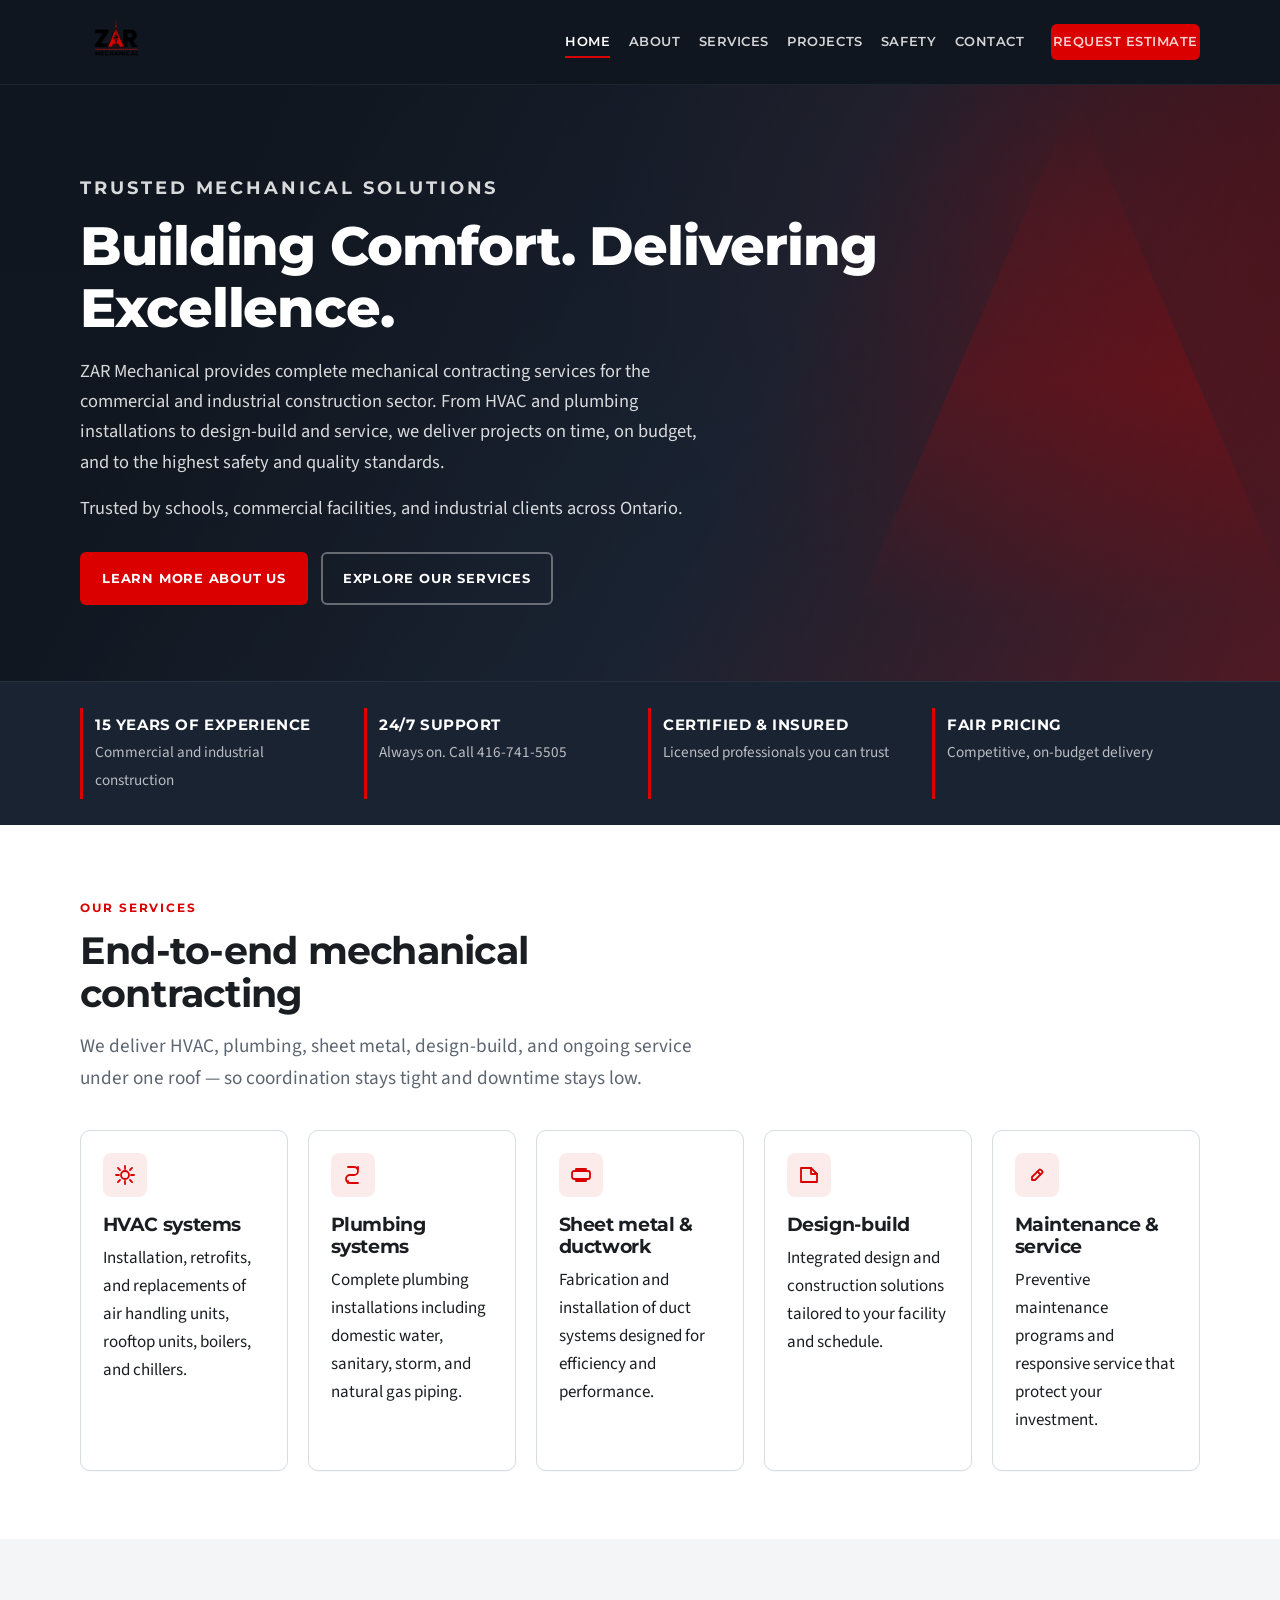
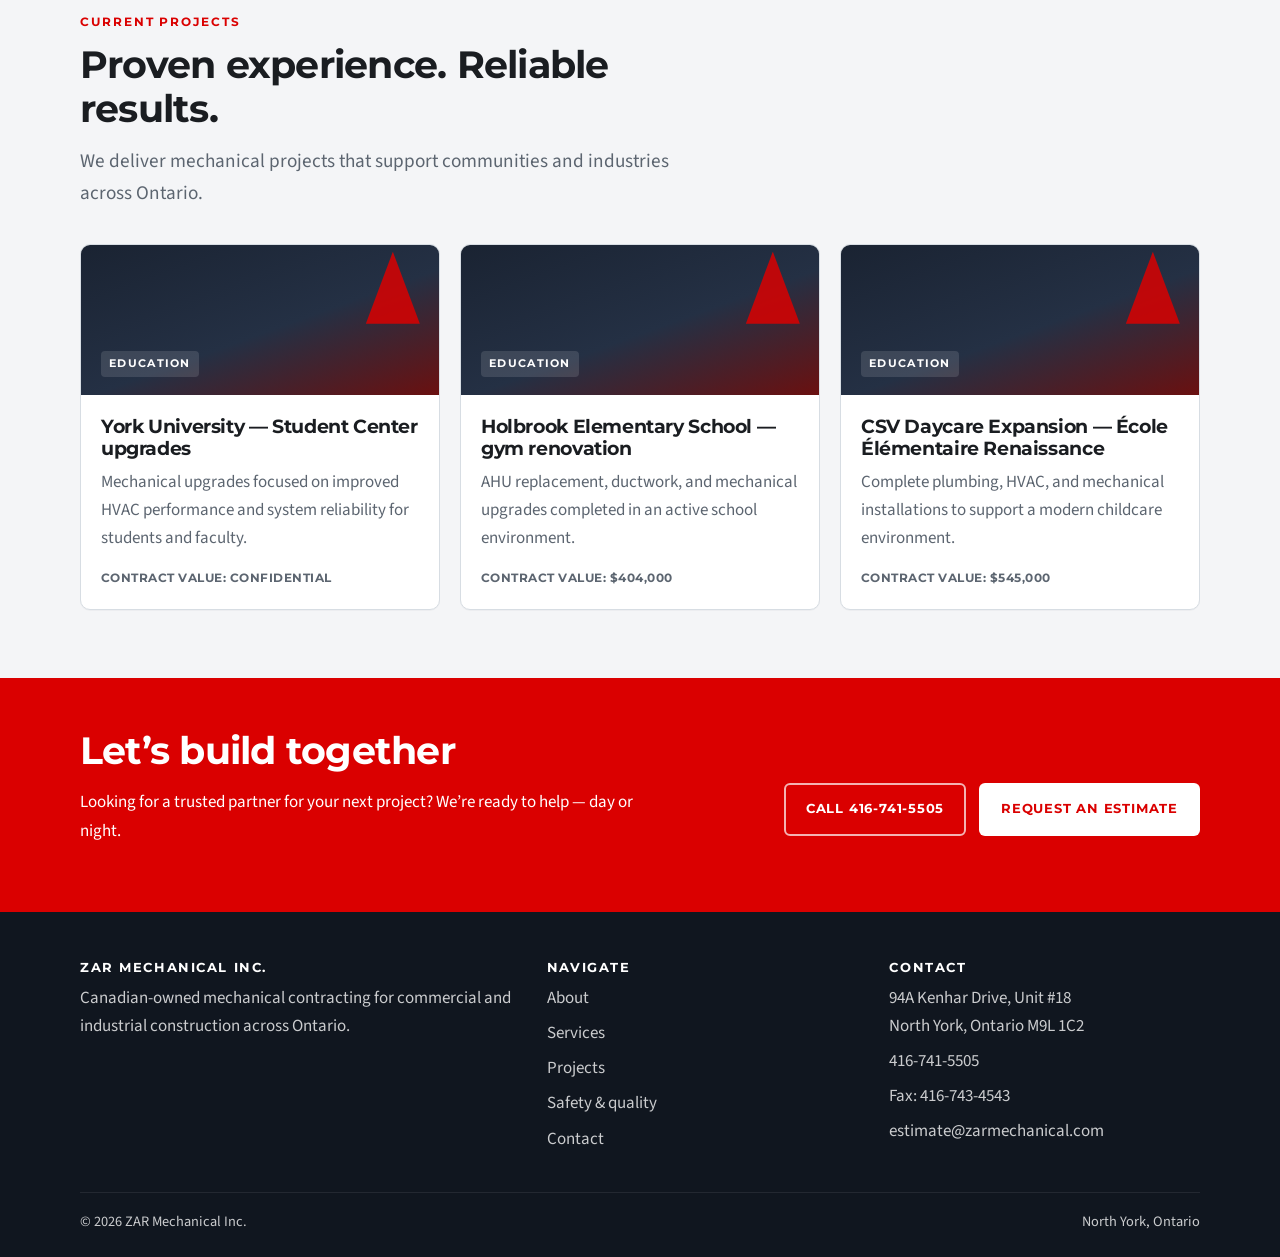
==== index.html @ 7025118e "Add ZAR Mechanical static marketing site Replace the empty repo with a six-page HTML/CSS/JS site usi" ====
<!DOCTYPE html>
<html lang="en">
<head>
  <meta charset="utf-8">
  <meta name="viewport" content="width=device-width, initial-scale=1">
  <title>ZAR Mechanical | Building Comfort. Delivering Excellence.</title>
  <meta name="description" content="ZAR Mechanical provides complete mechanical contracting for commercial and industrial construction across Ontario — HVAC, plumbing, design-build, and 24/7 service.">
  <link rel="canonical" href="https://zarmechanical.com/">
  <meta property="og:title" content="ZAR Mechanical | Building Comfort. Delivering Excellence.">
  <meta property="og:description" content="Complete mechanical contracting for commercial and industrial construction across Ontario.">
  <meta property="og:type" content="website">
  <meta property="og:url" content="https://zarmechanical.com/">
  <meta property="og:image" content="assets/logo-2x.png">
  <link rel="icon" href="assets/favicon.png" type="image/png">
  <link rel="apple-touch-icon" href="assets/favicon.png">
  <link rel="preconnect" href="https://fonts.googleapis.com">
  <link rel="preconnect" href="https://fonts.gstatic.com" crossorigin>
  <link href="https://fonts.googleapis.com/css2?family=Montserrat:wght@600;700;800&family=Source+Sans+3:wght@400;600;700&display=swap" rel="stylesheet">
  <link rel="stylesheet" href="css/styles.css">
  <script type="application/ld+json">
    {
      "@context": "https://schema.org",
      "@type": "HVACBusiness",
      "name": "ZAR Mechanical Inc.",
      "url": "https://zarmechanical.com/",
      "telephone": "+1-416-741-5505",
      "email": "estimate@zarmechanical.com",
      "address": {
        "@type": "PostalAddress",
        "streetAddress": "94A Kenhar Drive, Unit #18",
        "addressLocality": "North York",
        "addressRegion": "ON",
        "postalCode": "M9L 1C2",
        "addressCountry": "CA"
      },
      "areaServed": "Ontario"
    }
  </script>
</head>
<body>
  <a class="skip-link" href="#main">Skip to content</a>
  <header class="site-header">
    <div class="wrap header-inner">
      <a class="brand" href="index.html">
        <img src="assets/logo.png" srcset="assets/logo.png 328w, assets/logo-2x.png 492w" sizes="58px" width="70" height="58" alt="ZAR Mechanical">
      </a>
      <button class="nav-toggle" type="button" aria-expanded="false" aria-controls="site-nav" aria-label="Open menu"><span></span></button>
      <nav id="site-nav" class="site-nav" aria-label="Primary">
        <a href="index.html" aria-current="page">Home</a>
        <a href="about.html">About</a>
        <a href="services.html">Services</a>
        <a href="projects.html">Projects</a>
        <a href="safety.html">Safety</a>
        <a href="contact.html">Contact</a>
        <a class="btn btn-primary header-cta" href="contact.html">Request Estimate</a>
      </nav>
    </div>
  </header>

  <main id="main">
    <section class="hero">
      <div class="wrap">
        <p class="eyebrow">Trusted mechanical solutions</p>
        <h1>Building Comfort. Delivering Excellence.</h1>
        <p>ZAR Mechanical provides complete mechanical contracting services for the commercial and industrial construction sector. From HVAC and plumbing installations to design-build and service, we deliver projects on time, on budget, and to the highest safety and quality standards.</p>
        <p>Trusted by schools, commercial facilities, and industrial clients across Ontario.</p>
        <div class="hero-actions">
          <a class="btn btn-primary" href="about.html">Learn more about us</a>
          <a class="btn btn-ghost" href="services.html">Explore our services</a>
        </div>
      </div>
    </section>

    <section class="trust-bar" aria-label="Why ZAR Mechanical">
      <div class="wrap trust-grid">
        <div class="trust-item">
          <strong>15 years of experience</strong>
          <span>Commercial and industrial construction</span>
        </div>
        <div class="trust-item">
          <strong>24/7 support</strong>
          <span>Always on. Call 416-741-5505</span>
        </div>
        <div class="trust-item">
          <strong>Certified &amp; insured</strong>
          <span>Licensed professionals you can trust</span>
        </div>
        <div class="trust-item">
          <strong>Fair pricing</strong>
          <span>Competitive, on-budget delivery</span>
        </div>
      </div>
    </section>

    <section class="section">
      <div class="wrap">
        <div class="section-head">
          <p class="eyebrow">Our services</p>
          <h2>End-to-end mechanical contracting</h2>
          <p class="lead">We deliver HVAC, plumbing, sheet metal, design-build, and ongoing service under one roof — so coordination stays tight and downtime stays low.</p>
        </div>
        <div class="grid-5">
          <article class="card">
            <div class="icon-mark" aria-hidden="true">
              <svg viewBox="0 0 24 24"><path d="M12 3v3M12 18v3M4.9 4.9l2.1 2.1M17 17l2.1 2.1M3 12h3M18 12h3M4.9 19.1l2.1-2.1M17 7l2.1-2.1"/><circle cx="12" cy="12" r="4"/></svg>
            </div>
            <h3>HVAC systems</h3>
            <p>Installation, retrofits, and replacements of air handling units, rooftop units, boilers, and chillers.</p>
          </article>
          <article class="card">
            <div class="icon-mark" aria-hidden="true">
              <svg viewBox="0 0 24 24"><path d="M7 4h6a4 4 0 0 1 0 8H9a4 4 0 0 0 0 8h8"/><path d="M17 4v2M7 20v-2"/></svg>
            </div>
            <h3>Plumbing systems</h3>
            <p>Complete plumbing installations including domestic water, sanitary, storm, and natural gas piping.</p>
          </article>
          <article class="card">
            <div class="icon-mark" aria-hidden="true">
              <svg viewBox="0 0 24 24"><rect x="3" y="8" width="18" height="8" rx="2"/><path d="M7 8V6h10v2M7 16v2h10v-2"/></svg>
            </div>
            <h3>Sheet metal &amp; ductwork</h3>
            <p>Fabrication and installation of duct systems designed for efficiency and performance.</p>
          </article>
          <article class="card">
            <div class="icon-mark" aria-hidden="true">
              <svg viewBox="0 0 24 24"><path d="M4 19V5h10l6 6v8H4z"/><path d="M14 5v6h6"/></svg>
            </div>
            <h3>Design-build</h3>
            <p>Integrated design and construction solutions tailored to your facility and schedule.</p>
          </article>
          <article class="card">
            <div class="icon-mark" aria-hidden="true">
              <svg viewBox="0 0 24 24"><path d="M14.7 6.3a4 4 0 0 1 3 3L10 17H7v-3l7.7-7.7z"/><path d="M12.5 8.5l3 3"/></svg>
            </div>
            <h3>Maintenance &amp; service</h3>
            <p>Preventive maintenance programs and responsive service that protect your investment.</p>
          </article>
        </div>
      </div>
    </section>

    <section class="section section-muted">
      <div class="wrap">
        <div class="section-head">
          <p class="eyebrow">Current projects</p>
          <h2>Proven experience. Reliable results.</h2>
          <p class="lead">We deliver mechanical projects that support communities and industries across Ontario.</p>
        </div>
        <div class="grid-3">
          <article class="card project-card">
            <div class="project-media"><span class="tag">Education</span></div>
            <div class="project-body">
              <h3>York University — Student Center upgrades</h3>
              <p>Mechanical upgrades focused on improved HVAC performance and system reliability for students and faculty.</p>
              <p class="meta">Contract value: confidential</p>
            </div>
          </article>
          <article class="card project-card">
            <div class="project-media"><span class="tag">Education</span></div>
            <div class="project-body">
              <h3>Holbrook Elementary School — gym renovation</h3>
              <p>AHU replacement, ductwork, and mechanical upgrades completed in an active school environment.</p>
              <p class="meta">Contract value: $404,000</p>
            </div>
          </article>
          <article class="card project-card">
            <div class="project-media"><span class="tag">Education</span></div>
            <div class="project-body">
              <h3>CSV Daycare Expansion — École Élémentaire Renaissance</h3>
              <p>Complete plumbing, HVAC, and mechanical installations to support a modern childcare environment.</p>
              <p class="meta">Contract value: $545,000</p>
            </div>
          </article>
        </div>
      </div>
    </section>

    <section class="cta-band">
      <div class="wrap cta-row">
        <div>
          <h2>Let’s build together</h2>
          <p>Looking for a trusted partner for your next project? We’re ready to help — day or night.</p>
        </div>
        <div class="hero-actions">
          <a class="btn btn-ghost" href="tel:+14167415505">Call 416-741-5505</a>
          <a class="btn btn-light" href="contact.html">Request an estimate</a>
        </div>
      </div>
    </section>
  </main>

  <footer class="site-footer">
    <div class="wrap">
      <div class="footer-grid">
        <div>
          <h3>ZAR Mechanical Inc.</h3>
          <p>Canadian-owned mechanical contracting for commercial and industrial construction across Ontario.</p>
        </div>
        <div>
          <h3>Navigate</h3>
          <ul class="footer-links">
            <li><a href="about.html">About</a></li>
            <li><a href="services.html">Services</a></li>
            <li><a href="projects.html">Projects</a></li>
            <li><a href="safety.html">Safety &amp; quality</a></li>
            <li><a href="contact.html">Contact</a></li>
          </ul>
        </div>
        <div>
          <h3>Contact</h3>
          <ul class="footer-contact">
            <li>94A Kenhar Drive, Unit #18<br>North York, Ontario M9L 1C2</li>
            <li><a href="tel:+14167415505">416-741-5505</a></li>
            <li>Fax: 416-743-4543</li>
            <li><a href="mailto:estimate@zarmechanical.com">estimate@zarmechanical.com</a></li>
          </ul>
        </div>
      </div>
      <div class="legal">
        <span>&copy; <span data-year></span> ZAR Mechanical Inc.</span>
        <span>North York, Ontario</span>
      </div>
    </div>
  </footer>
  <script src="js/main.js"></script>
  <script>document.querySelectorAll("[data-year]").forEach(function (el) { el.textContent = new Date().getFullYear(); });</script>
</body>
</html>
---- css/styles.css ----
:root {
  --navy: #1a2332;
  --navy-deep: #10161f;
  --navy-mid: #243044;
  --red: #da0000;
  --red-hover: #b80000;
  --steel: #2e6b8a;
  --steel-soft: #3d7fa0;
  --ink: #1a1d21;
  --muted: #5c6570;
  --line: #d7dde3;
  --paper: #f4f5f7;
  --white: #ffffff;
  --shadow: 0 12px 40px rgba(16, 22, 31, 0.12);
  --radius: 10px;
  --header-h: 84px;
  --max: 1120px;
  --font-display: "Montserrat", system-ui, sans-serif;
  --font-body: "Source Sans 3", "Source Sans Pro", system-ui, sans-serif;
}

*,
*::before,
*::after {
  box-sizing: border-box;
}

html {
  scroll-behavior: smooth;
}

body {
  margin: 0;
  color: var(--ink);
  background: var(--white);
  font-family: var(--font-body);
  font-size: 1.0625rem;
  line-height: 1.65;
}

img {
  max-width: 100%;
  height: auto;
  display: block;
}

a {
  color: var(--steel);
  text-decoration-thickness: 1px;
  text-underline-offset: 0.18em;
}

a:hover {
  color: var(--red);
}

:focus-visible {
  outline: 3px solid var(--red);
  outline-offset: 3px;
}

.skip-link {
  position: absolute;
  left: 1rem;
  top: -4rem;
  z-index: 1000;
  background: var(--red);
  color: var(--white);
  padding: 0.6rem 1rem;
  font-weight: 700;
}

.skip-link:focus {
  top: 1rem;
  color: var(--white);
}

.wrap {
  width: min(var(--max), calc(100% - 2.5rem));
  margin-inline: auto;
}

.eyebrow {
  display: inline-block;
  margin: 0 0 0.7rem;
  color: var(--red);
  font-family: var(--font-display);
  font-size: 0.75rem;
  font-weight: 700;
  letter-spacing: 0.16em;
  text-transform: uppercase;
}

h1,
h2,
h3,
.site-logo-text {
  font-family: var(--font-display);
  line-height: 1.15;
  letter-spacing: -0.02em;
}

h1 {
  margin: 0 0 1rem;
  font-size: clamp(2.1rem, 4.4vw, 3.4rem);
  font-weight: 800;
}

h2 {
  margin: 0 0 1rem;
  font-size: clamp(1.7rem, 3vw, 2.35rem);
  font-weight: 700;
}

h3 {
  margin: 0 0 0.55rem;
  font-size: 1.2rem;
  font-weight: 700;
}

p {
  margin: 0 0 1rem;
}

.lead {
  font-size: 1.2rem;
  color: var(--muted);
  max-width: 42rem;
}

/* Header */
.site-header {
  position: sticky;
  top: 0;
  z-index: 50;
  background: var(--navy-deep);
  border-bottom: 1px solid rgba(255, 255, 255, 0.06);
}

.header-inner {
  display: flex;
  align-items: center;
  justify-content: space-between;
  min-height: var(--header-h);
  gap: 1.25rem;
}

.brand {
  display: flex;
  align-items: center;
  gap: 0.7rem;
  color: var(--white);
  text-decoration: none;
  flex-shrink: 0;
}

.brand:hover {
  color: var(--white);
}

.brand img {
  height: 58px;
  width: auto;
}

.brand-name {
  display: none;
  font-family: var(--font-display);
  font-weight: 800;
  font-size: 0.95rem;
  letter-spacing: 0.04em;
  line-height: 1.2;
}

.brand-name span {
  display: block;
  font-size: 0.68rem;
  font-weight: 600;
  letter-spacing: 0.18em;
  color: rgba(255, 255, 255, 0.62);
}

.nav-toggle {
  display: none;
  width: 44px;
  height: 44px;
  border: 1px solid rgba(255, 255, 255, 0.18);
  background: transparent;
  color: var(--white);
  border-radius: 8px;
  cursor: pointer;
  padding: 0;
}

.nav-toggle span,
.nav-toggle span::before,
.nav-toggle span::after {
  display: block;
  width: 18px;
  height: 2px;
  background: currentColor;
  position: relative;
  margin: 0 auto;
}

.nav-toggle span::before,
.nav-toggle span::after {
  content: "";
  position: absolute;
  left: 0;
}

.nav-toggle span::before {
  top: -6px;
}

.nav-toggle span::after {
  top: 6px;
}

.site-nav {
  display: flex;
  align-items: center;
  gap: 0.35rem 1.15rem;
}

.site-nav a {
  color: rgba(255, 255, 255, 0.82);
  text-decoration: none;
  font-family: var(--font-display);
  font-size: 0.82rem;
  font-weight: 600;
  letter-spacing: 0.04em;
  text-transform: uppercase;
  padding: 0.35rem 0;
}

.site-nav a:hover,
.site-nav a[aria-current="page"] {
  color: var(--white);
}

.site-nav a[aria-current="page"] {
  box-shadow: inset 0 -2px 0 var(--red);
}

.btn {
  display: inline-flex;
  align-items: center;
  justify-content: center;
  gap: 0.45rem;
  padding: 0.85rem 1.25rem;
  border-radius: 6px;
  border: 2px solid transparent;
  font-family: var(--font-display);
  font-size: 0.82rem;
  font-weight: 700;
  letter-spacing: 0.06em;
  text-transform: uppercase;
  text-decoration: none;
  cursor: pointer;
  transition: background 0.15s ease, color 0.15s ease, border-color 0.15s ease;
}

.btn-primary {
  background: var(--red);
  color: var(--white);
}

.btn-primary:hover {
  background: var(--red-hover);
  color: var(--white);
}

.btn-ghost {
  background: transparent;
  color: var(--white);
  border-color: rgba(255, 255, 255, 0.35);
}

.btn-ghost:hover {
  border-color: var(--white);
  color: var(--white);
}

.btn-outline {
  background: transparent;
  color: var(--navy);
  border-color: var(--navy);
}

.btn-outline:hover {
  background: var(--navy);
  color: var(--white);
}

.header-cta {
  margin-left: 0.5rem;
  padding: 0.7rem 1rem;
}

/* Hero */
.hero {
  position: relative;
  overflow: hidden;
  background:
    linear-gradient(115deg, rgba(16, 22, 31, 0.92) 18%, rgba(26, 35, 50, 0.78) 58%, rgba(218, 0, 0, 0.28) 100%),
    radial-gradient(circle at 80% 20%, rgba(218, 0, 0, 0.35), transparent 38%),
    linear-gradient(180deg, var(--navy-deep), var(--navy));
  color: var(--white);
  padding: 5.5rem 0 4.75rem;
}

.hero::after {
  content: "";
  position: absolute;
  right: -8%;
  bottom: -22%;
  width: 48%;
  height: 120%;
  background: linear-gradient(180deg, transparent 0%, rgba(218, 0, 0, 0.16) 40%, transparent 72%);
  clip-path: polygon(50% 0, 100% 100%, 0 100%);
  pointer-events: none;
}

.hero .wrap {
  position: relative;
  z-index: 1;
}

.hero p {
  max-width: 40rem;
  color: rgba(255, 255, 255, 0.84);
  font-size: 1.15rem;
}

.hero-actions {
  display: flex;
  flex-wrap: wrap;
  gap: 0.8rem;
  margin-top: 1.8rem;
}

.trust-bar {
  background: var(--navy);
  color: var(--white);
  border-top: 1px solid rgba(255, 255, 255, 0.06);
}

.trust-grid {
  display: grid;
  grid-template-columns: repeat(4, 1fr);
  gap: 1rem;
  padding: 1.6rem 0;
}

.trust-item {
  padding: 0.35rem 0.75rem;
  border-left: 3px solid var(--red);
}

.trust-item strong {
  display: block;
  font-family: var(--font-display);
  font-size: 0.92rem;
  letter-spacing: 0.04em;
  text-transform: uppercase;
}

.trust-item span {
  color: rgba(255, 255, 255, 0.7);
  font-size: 0.95rem;
}

/* Page sections */
.page-hero {
  background: var(--navy);
  color: var(--white);
  padding: 3.4rem 0 2.8rem;
  position: relative;
  overflow: hidden;
}

.page-hero::after {
  content: "";
  position: absolute;
  right: 8%;
  top: -20%;
  width: 180px;
  height: 180px;
  background: var(--red);
  opacity: 0.18;
  clip-path: polygon(50% 0, 100% 100%, 0 100%);
}

.page-hero p {
  margin: 0;
  max-width: 40rem;
  color: rgba(255, 255, 255, 0.8);
}

.section {
  padding: 4.25rem 0;
}

.section-muted {
  background: var(--paper);
}

.section-head {
  max-width: 40rem;
  margin-bottom: 2.2rem;
}

.grid-2,
.grid-3,
.grid-5 {
  display: grid;
  gap: 1.25rem;
}

.grid-2 {
  grid-template-columns: repeat(2, 1fr);
}

.grid-3 {
  grid-template-columns: repeat(3, 1fr);
}

.grid-5 {
  grid-template-columns: repeat(5, minmax(0, 1fr));
}

.btn-light {
  background: var(--white);
  color: var(--red);
}

.btn-light:hover {
  background: #fff4f4;
  color: var(--red-hover);
}

.card {
  background: var(--white);
  border: 1px solid var(--line);
  border-radius: var(--radius);
  padding: 1.4rem 1.35rem 1.25rem;
  box-shadow: 0 1px 0 rgba(16, 22, 31, 0.03);
  height: 100%;
}

.card:hover {
  border-color: #c5ced6;
  box-shadow: var(--shadow);
}

.icon-mark {
  width: 44px;
  height: 44px;
  display: grid;
  place-items: center;
  margin-bottom: 1rem;
  background: rgba(218, 0, 0, 0.08);
  color: var(--red);
  border-radius: 8px;
}

.icon-mark svg {
  width: 24px;
  height: 24px;
  fill: none;
  stroke: currentColor;
  stroke-width: 1.8;
  stroke-linecap: round;
  stroke-linejoin: round;
}

.value-card {
  background: var(--navy);
  color: var(--white);
  border: 0;
}

.value-card .eyebrow {
  color: #ff8d8d;
}

.value-card p {
  color: rgba(255, 255, 255, 0.78);
  margin: 0;
}

.project-card {
  overflow: hidden;
  padding: 0;
  display: flex;
  flex-direction: column;
}

.project-media {
  min-height: 150px;
  background:
    linear-gradient(160deg, var(--navy) 0%, var(--navy-mid) 55%, #6a1010 100%);
  color: var(--white);
  padding: 1.15rem 1.25rem;
  display: flex;
  flex-direction: column;
  justify-content: flex-end;
  position: relative;
}

.project-media::after {
  content: "";
  position: absolute;
  right: 1.2rem;
  top: 0.4rem;
  width: 54px;
  height: 72px;
  background: var(--red);
  clip-path: polygon(50% 0, 100% 100%, 0 100%);
  opacity: 0.85;
}

.project-media .tag {
  position: relative;
  z-index: 1;
  align-self: flex-start;
  font-family: var(--font-display);
  font-size: 0.68rem;
  font-weight: 700;
  letter-spacing: 0.12em;
  text-transform: uppercase;
  background: rgba(255, 255, 255, 0.12);
  padding: 0.25rem 0.5rem;
  border-radius: 4px;
}

.project-body {
  padding: 1.2rem 1.25rem 1.3rem;
  flex: 1;
  display: flex;
  flex-direction: column;
}

.project-body p {
  color: var(--muted);
  flex: 1;
}

.meta {
  margin: 0;
  font-family: var(--font-display);
  font-size: 0.78rem;
  font-weight: 700;
  letter-spacing: 0.04em;
  text-transform: uppercase;
  color: var(--navy);
}

.cta-band {
  background: var(--red);
  color: var(--white);
  padding: 3.2rem 0;
}

.cta-band h2,
.cta-band p {
  color: var(--white);
}

.cta-band p {
  max-width: 36rem;
}

.cta-row {
  display: flex;
  flex-wrap: wrap;
  align-items: center;
  justify-content: space-between;
  gap: 1.5rem;
}

.cta-band .btn-ghost {
  border-color: rgba(255, 255, 255, 0.7);
}

.split {
  display: grid;
  grid-template-columns: 1.05fr 0.95fr;
  gap: 2.5rem;
  align-items: start;
}

.stat-row {
  display: grid;
  grid-template-columns: repeat(3, 1fr);
  gap: 1rem;
  margin-top: 1.75rem;
}

.stat {
  border-top: 3px solid var(--red);
  padding-top: 0.75rem;
}

.stat b {
  display: block;
  font-family: var(--font-display);
  font-size: 1.7rem;
  letter-spacing: -0.03em;
}

.stat span {
  color: var(--muted);
  font-size: 0.95rem;
}

/* Contact */
.contact-grid {
  display: grid;
  grid-template-columns: 0.9fr 1.1fr;
  gap: 2rem;
}

.contact-list {
  list-style: none;
  margin: 0;
  padding: 0;
}

.contact-list li {
  margin: 0 0 1.15rem;
  padding-bottom: 1.1rem;
  border-bottom: 1px solid var(--line);
}

.contact-list span {
  display: block;
  font-family: var(--font-display);
  font-size: 0.72rem;
  font-weight: 700;
  letter-spacing: 0.12em;
  text-transform: uppercase;
  color: var(--muted);
  margin-bottom: 0.2rem;
}

.contact-list a {
  color: var(--navy);
  font-weight: 700;
  text-decoration: none;
}

.contact-list a:hover {
  color: var(--red);
}

.form {
  background: var(--white);
  border: 1px solid var(--line);
  border-radius: var(--radius);
  padding: 1.5rem;
  box-shadow: var(--shadow);
}

.form-row {
  margin-bottom: 1rem;
}

.form label {
  display: block;
  margin-bottom: 0.35rem;
  font-family: var(--font-display);
  font-size: 0.78rem;
  font-weight: 700;
  letter-spacing: 0.04em;
  text-transform: uppercase;
}

.form input,
.form select,
.form textarea {
  width: 100%;
  padding: 0.8rem 0.85rem;
  border: 1px solid var(--line);
  border-radius: 6px;
  font: inherit;
  color: var(--ink);
  background: var(--white);
}

.form textarea {
  min-height: 140px;
  resize: vertical;
}

.form input:focus,
.form select:focus,
.form textarea:focus {
  border-color: var(--navy);
  outline: none;
  box-shadow: 0 0 0 3px rgba(26, 35, 50, 0.12);
}

.form .error {
  display: none;
  margin: 0.35rem 0 0;
  color: var(--red);
  font-size: 0.9rem;
}

.form .is-invalid + .error,
.form .is-invalid ~ .error {
  display: block;
}

.form-status {
  display: none;
  margin: 0.85rem 0 0;
  padding: 0.75rem 0.85rem;
  border-radius: 6px;
  background: #e8f3ea;
  color: #215c2e;
  font-weight: 600;
}

.form-status.is-visible {
  display: block;
}

.form-status.is-error {
  background: #fde8e8;
  color: #8a1212;
}

.pair {
  display: grid;
  grid-template-columns: 1fr 1fr;
  gap: 1rem;
}

.map-note {
  margin-top: 1.25rem;
  color: var(--muted);
  font-size: 0.95rem;
}

/* Footer */
.site-footer {
  background: var(--navy-deep);
  color: rgba(255, 255, 255, 0.78);
  padding: 3rem 0 1.4rem;
}

.footer-grid {
  display: grid;
  grid-template-columns: 1.4fr 1fr 1fr;
  gap: 2rem;
  padding-bottom: 2rem;
  border-bottom: 1px solid rgba(255, 255, 255, 0.08);
}

.site-footer h3 {
  color: var(--white);
  font-size: 0.82rem;
  letter-spacing: 0.12em;
  text-transform: uppercase;
}

.site-footer a {
  color: rgba(255, 255, 255, 0.78);
  text-decoration: none;
}

.site-footer a:hover {
  color: var(--white);
}

.footer-links,
.footer-contact {
  list-style: none;
  margin: 0;
  padding: 0;
}

.footer-links li,
.footer-contact li {
  margin-bottom: 0.45rem;
}

.legal {
  display: flex;
  justify-content: space-between;
  gap: 1rem;
  flex-wrap: wrap;
  padding-top: 1.1rem;
  font-size: 0.9rem;
}

.list-plain {
  margin: 0;
  padding-left: 1.1rem;
}

.list-plain li {
  margin-bottom: 0.45rem;
}

.prose {
  max-width: 44rem;
}

@media (max-width: 980px) {
  .grid-5,
  .grid-3,
  .trust-grid {
    grid-template-columns: repeat(2, 1fr);
  }

  .split,
  .contact-grid,
  .footer-grid {
    grid-template-columns: 1fr;
  }
}

@media (max-width: 820px) {
  .nav-toggle {
    display: inline-flex;
    align-items: center;
    justify-content: center;
  }

  .site-nav {
    display: none;
    position: absolute;
    left: 0;
    right: 0;
    top: var(--header-h);
    background: var(--navy);
    flex-direction: column;
    align-items: stretch;
    padding: 0.75rem 1.25rem 1.25rem;
    gap: 0;
    border-bottom: 1px solid rgba(255, 255, 255, 0.08);
  }

  .site-header.is-open .site-nav {
    display: flex;
  }

  .site-nav a,
  .header-cta {
    margin: 0.2rem 0;
  }

  .header-cta {
    width: 100%;
  }

  .brand-name {
    display: block;
  }

  .brand img {
    height: 48px;
  }
}

@media (max-width: 640px) {
  .wrap {
    width: min(var(--max), calc(100% - 1.5rem));
  }

  .grid-2,
  .grid-3,
  .grid-5,
  .trust-grid,
  .stat-row,
  .pair {
    grid-template-columns: 1fr;
  }

  .hero,
  .section {
    padding: 3.2rem 0;
  }

  .header-inner {
    min-height: 72px;
  }
}
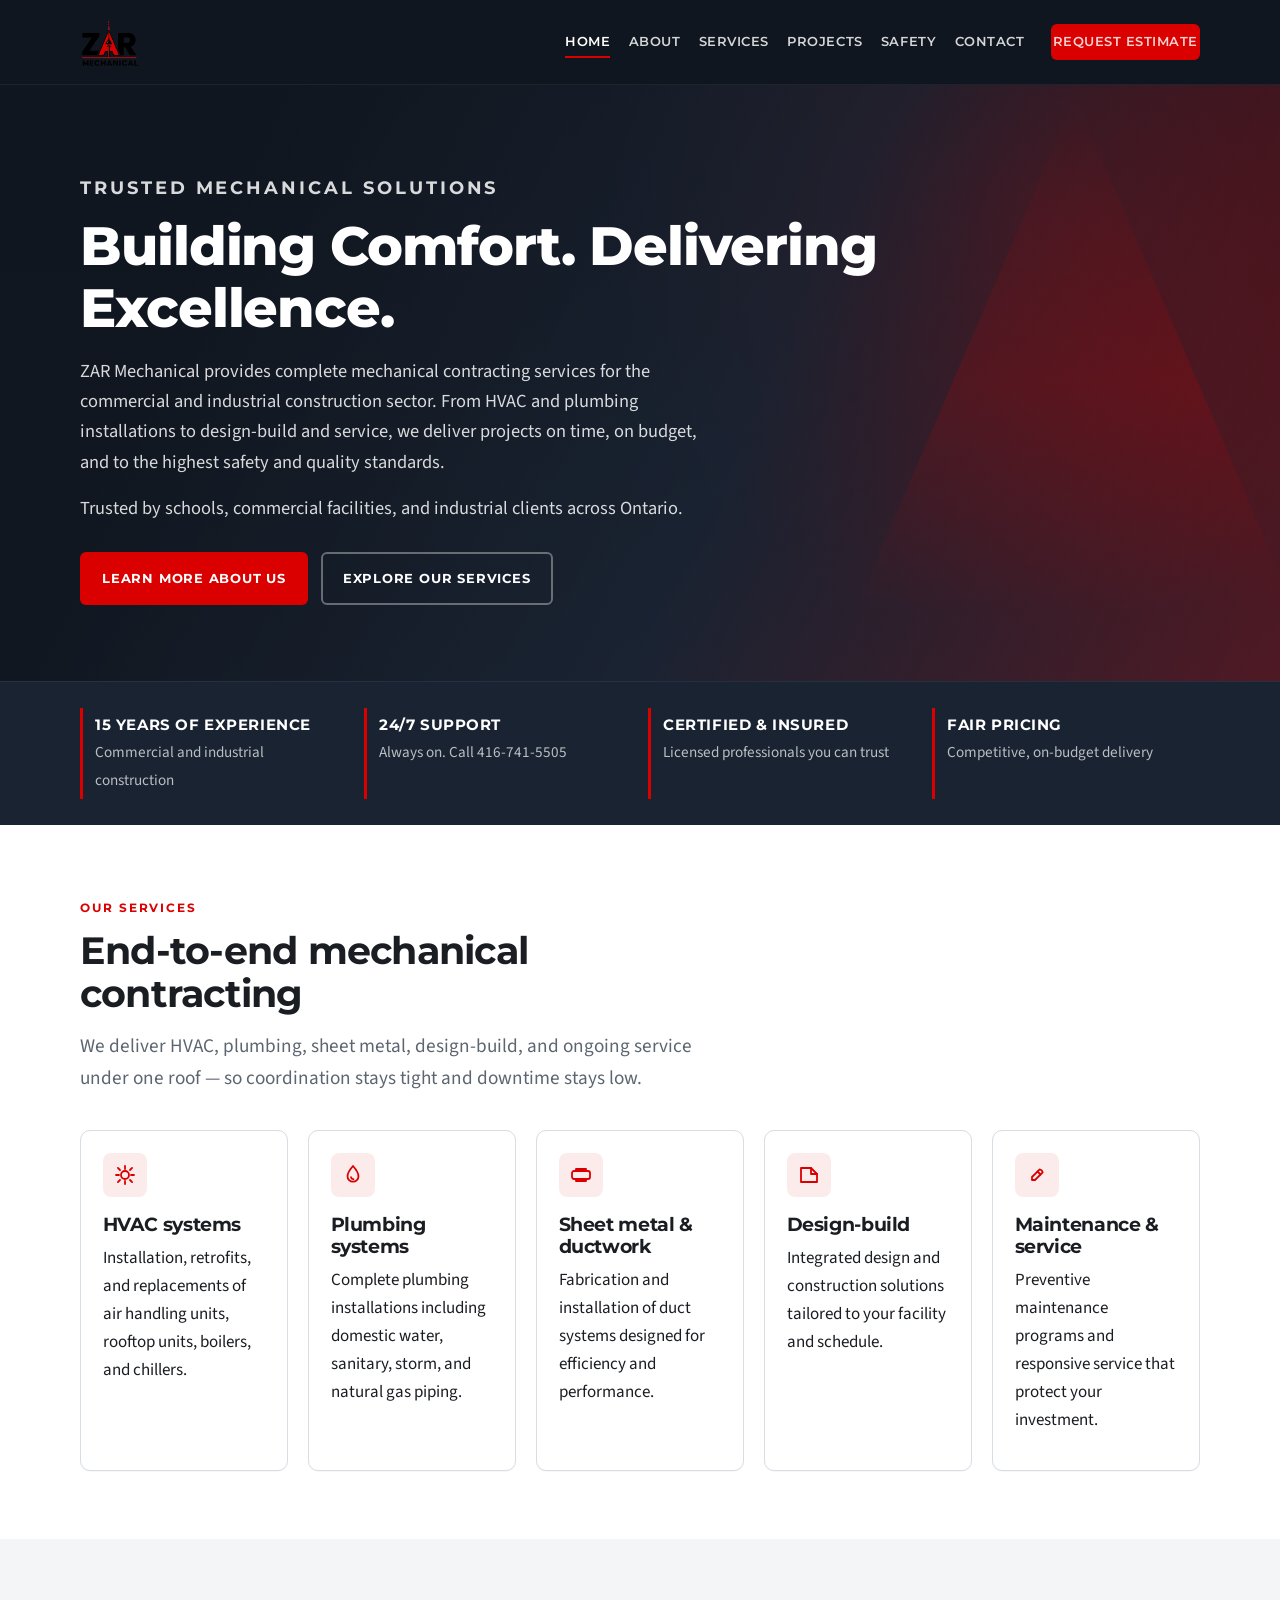
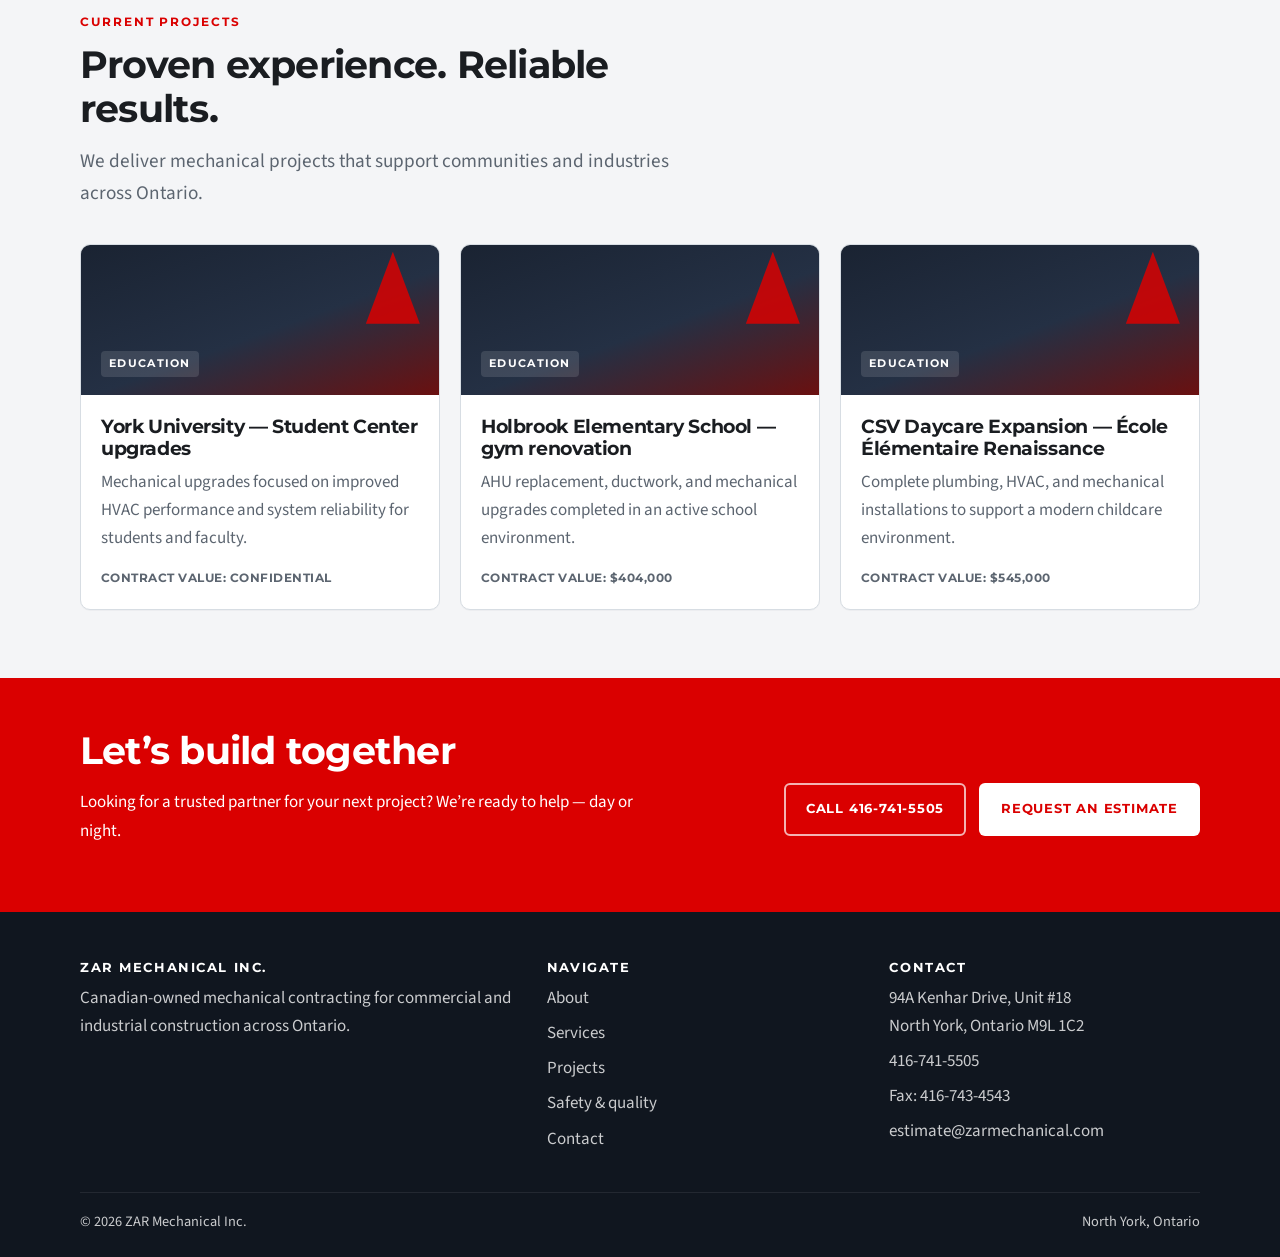
==== commit ddc911ef: "Tighten branding and form scrolling after visual QA Crop logo padding, stack page-hero text above th" ====
--- a/index.html
+++ b/index.html
@@ -109,7 +109,7 @@
           </article>
           <article class="card">
             <div class="icon-mark" aria-hidden="true">
-              <svg viewBox="0 0 24 24"><path d="M7 4h6a4 4 0 0 1 0 8H9a4 4 0 0 0 0 8h8"/><path d="M17 4v2M7 20v-2"/></svg>
+              <svg viewBox="0 0 24 24"><path d="M12 3s5.5 6.2 5.5 10.2A5.5 5.5 0 1 1 6.5 13.2C6.5 9.2 12 3 12 3z"/><path d="M10 14.2c.4 1.3 1.4 2 2.4 2"/></svg>
             </div>
             <h3>Plumbing systems</h3>
             <p>Complete plumbing installations including domestic water, sanitary, storm, and natural gas piping.</p>
--- a/css/styles.css
+++ b/css/styles.css
@@ -27,6 +27,7 @@
 
 html {
   scroll-behavior: smooth;
+  scroll-padding-top: calc(var(--header-h) + 0.5rem);
 }
 
 body {
@@ -159,7 +160,7 @@
 }
 
 .brand img {
-  height: 58px;
+  height: 52px;
   width: auto;
 }
 
@@ -393,6 +394,11 @@
   clip-path: polygon(50% 0, 100% 100%, 0 100%);
 }
 
+.page-hero .wrap {
+  position: relative;
+  z-index: 1;
+}
+
 .page-hero p {
   margin: 0;
   max-width: 40rem;
@@ -688,6 +694,7 @@
   font: inherit;
   color: var(--ink);
   background: var(--white);
+  scroll-margin-top: calc(var(--header-h) + 1rem);
 }
 
 .form textarea {
@@ -826,6 +833,10 @@
 }
 
 @media (max-width: 820px) {
+  :root {
+    --header-h: 72px;
+  }
+
   .nav-toggle {
     display: inline-flex;
     align-items: center;
@@ -864,7 +875,7 @@
   }
 
   .brand img {
-    height: 48px;
+    height: 44px;
   }
 }
 
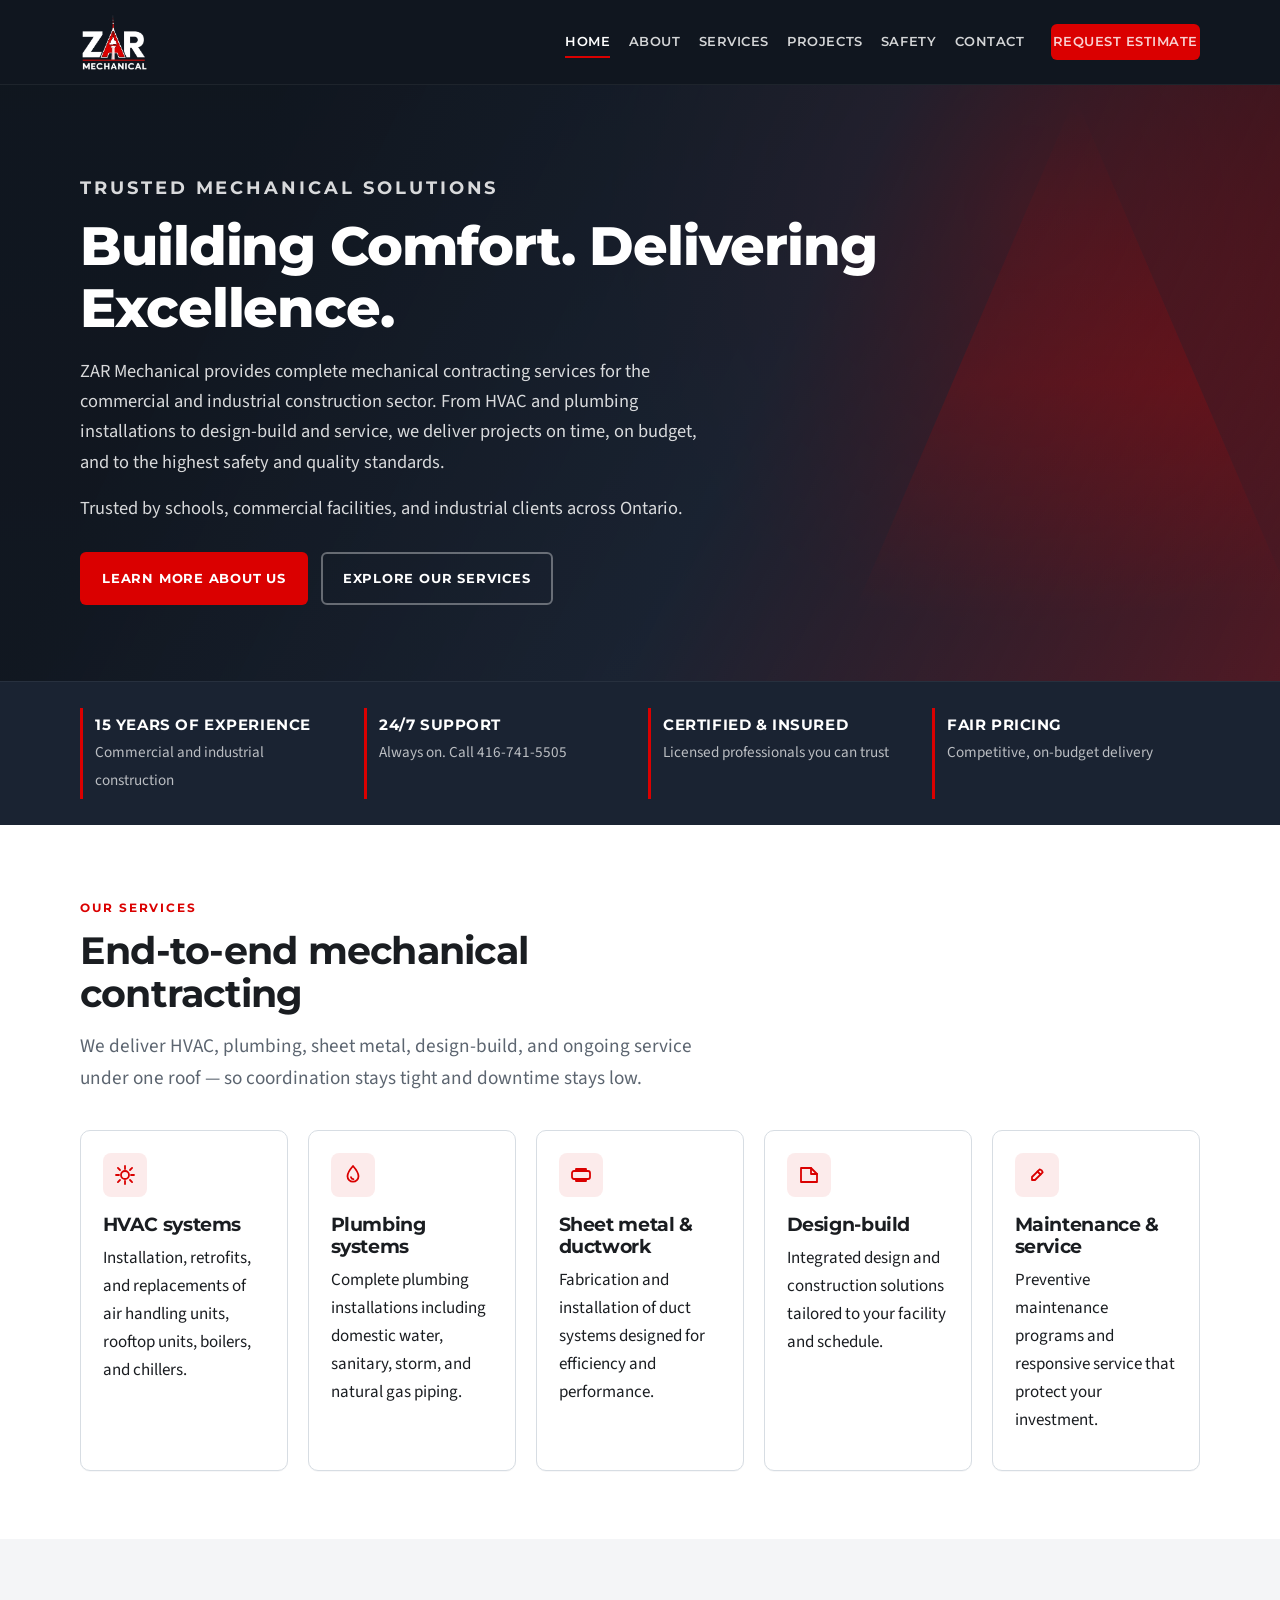
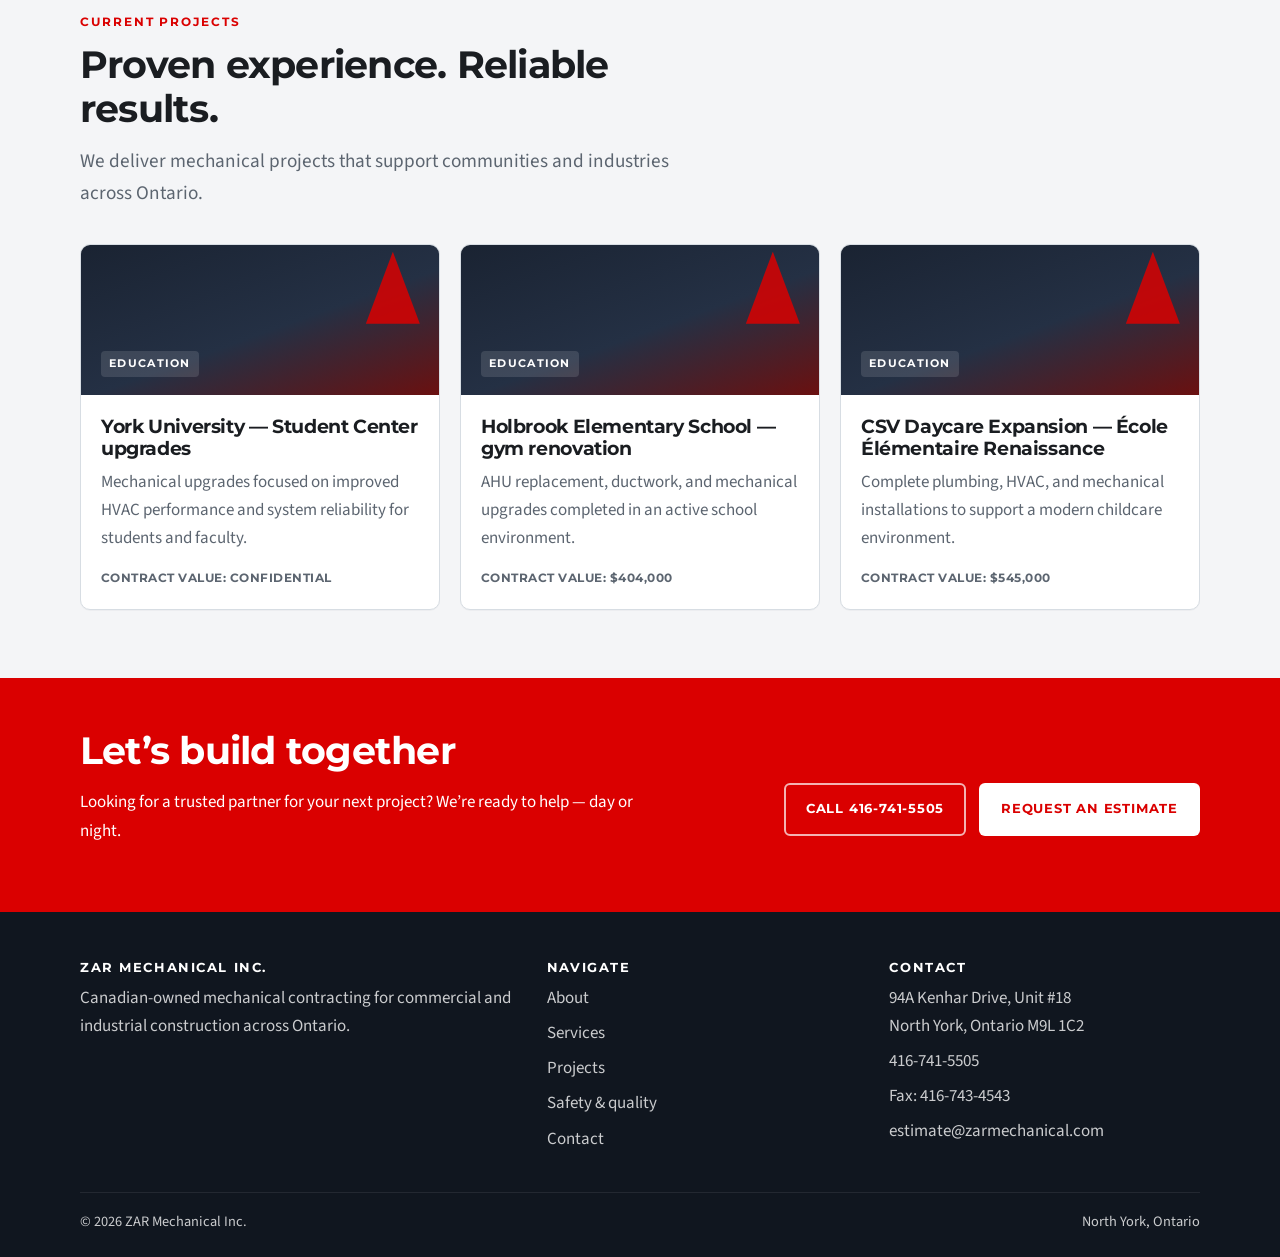
==== commit 0de33f45: "Force all traffic to www.zarmechanical.com Redirect the bare domain to www so visitors land on the w" ====
--- a/index.html
+++ b/index.html
@@ -5,11 +5,11 @@
   <meta name="viewport" content="width=device-width, initial-scale=1">
   <title>ZAR Mechanical | Building Comfort. Delivering Excellence.</title>
   <meta name="description" content="ZAR Mechanical provides complete mechanical contracting for commercial and industrial construction across Ontario — HVAC, plumbing, design-build, and 24/7 service.">
-  <link rel="canonical" href="https://zarmechanical.com/">
+  <link rel="canonical" href="https://www.zarmechanical.com/">
   <meta property="og:title" content="ZAR Mechanical | Building Comfort. Delivering Excellence.">
   <meta property="og:description" content="Complete mechanical contracting for commercial and industrial construction across Ontario.">
   <meta property="og:type" content="website">
-  <meta property="og:url" content="https://zarmechanical.com/">
+  <meta property="og:url" content="https://www.zarmechanical.com/">
   <meta property="og:image" content="assets/logo-2x.png">
   <link rel="icon" href="assets/favicon.png" type="image/png">
   <link rel="apple-touch-icon" href="assets/favicon.png">
@@ -22,7 +22,7 @@
       "@context": "https://schema.org",
       "@type": "HVACBusiness",
       "name": "ZAR Mechanical Inc.",
-      "url": "https://zarmechanical.com/",
+      "url": "https://www.zarmechanical.com/",
       "telephone": "+1-416-741-5505",
       "email": "estimate@zarmechanical.com",
       "address": {
--- a/css/styles.css
+++ b/css/styles.css
@@ -160,7 +160,7 @@
 }
 
 .brand img {
-  height: 52px;
+  height: 60px;
   width: auto;
 }
 
@@ -875,7 +875,7 @@
   }
 
   .brand img {
-    height: 44px;
+    height: 50px;
   }
 }
 
